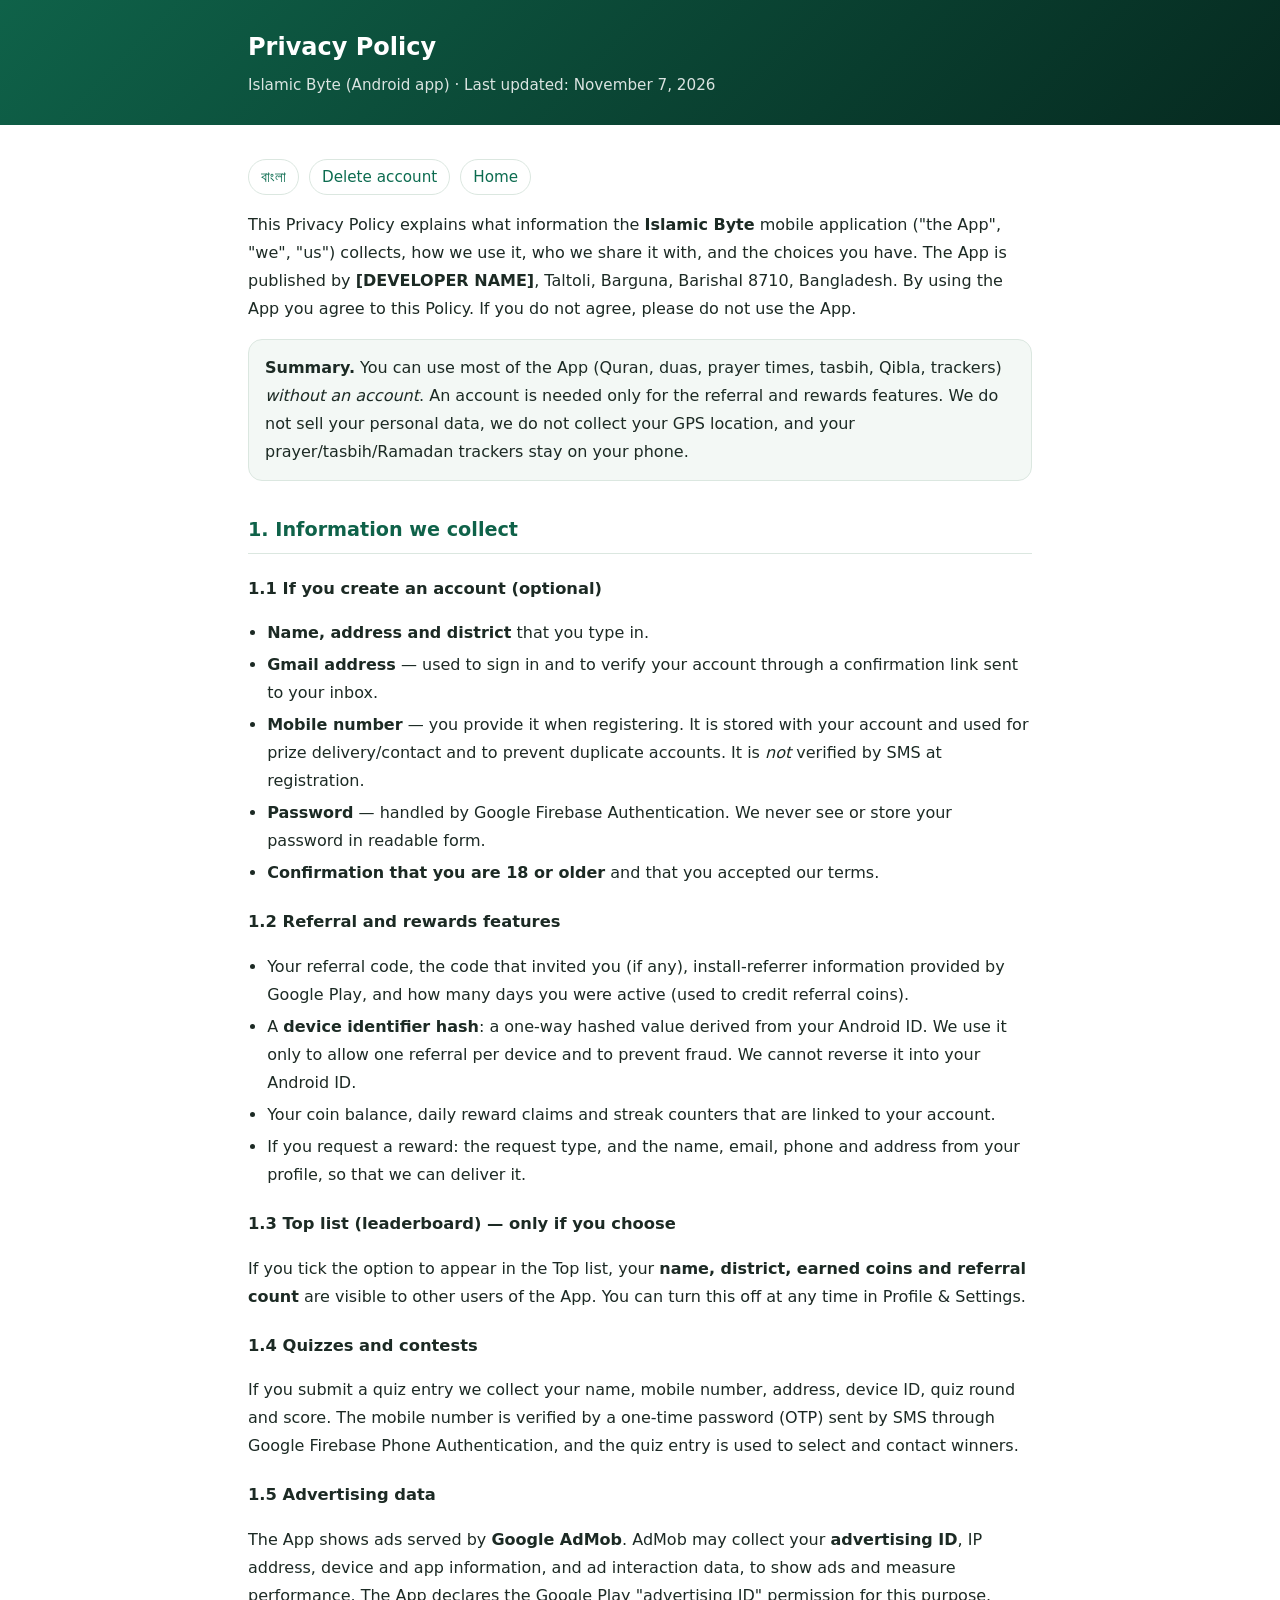
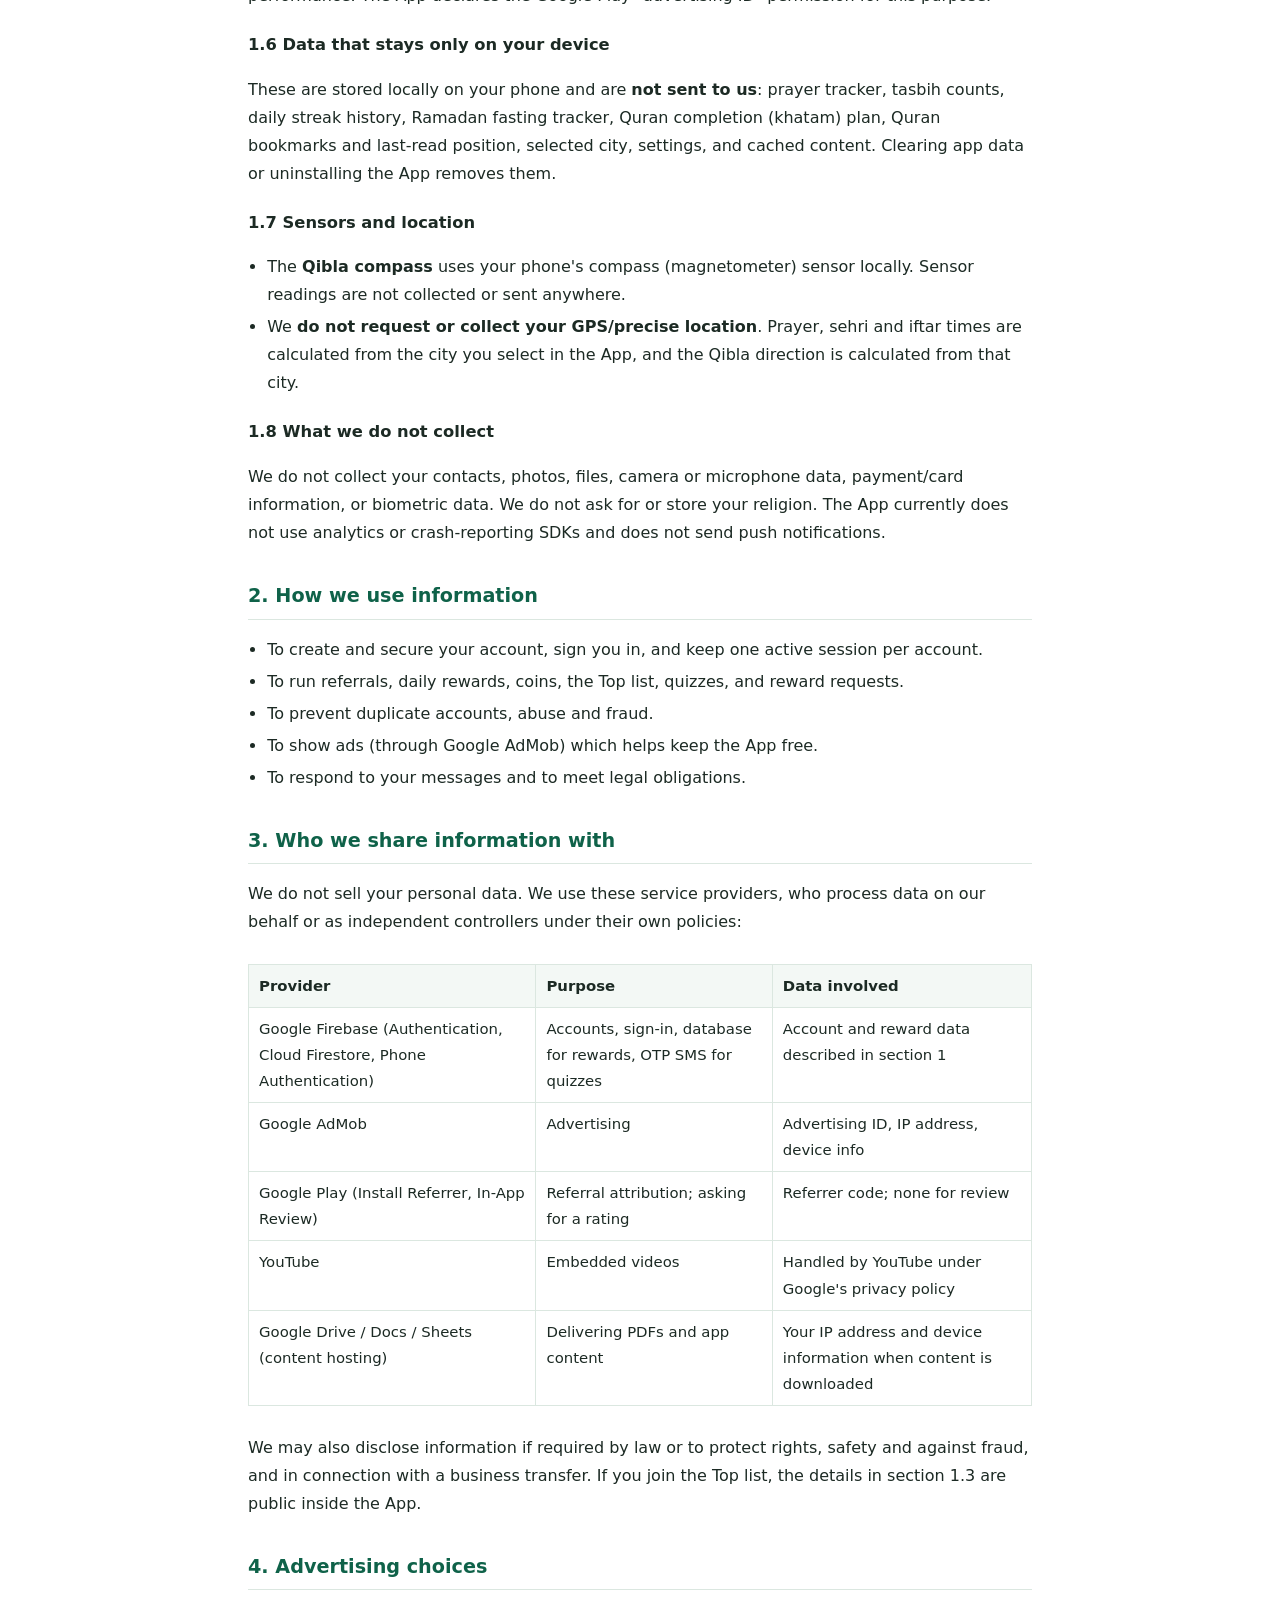
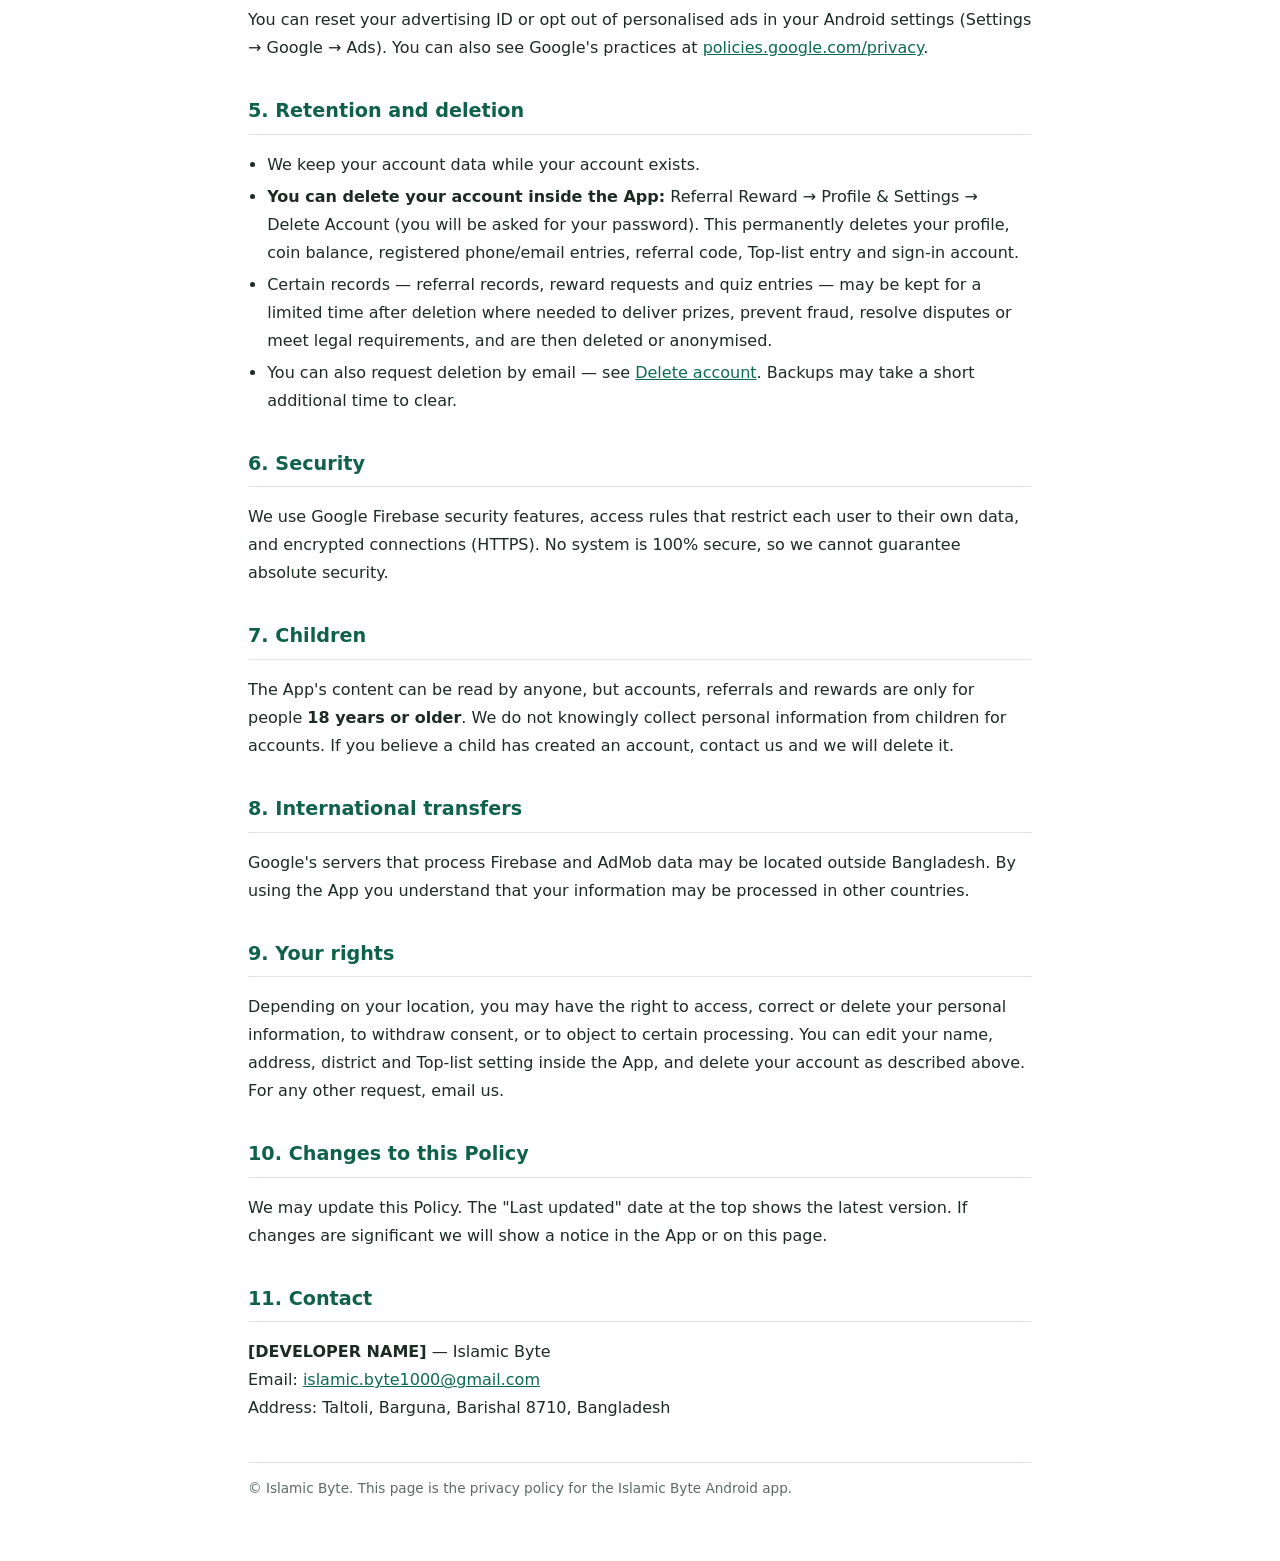
==== privacy-policy.html @ bd7ce036 "Add files via upload" ====
<!DOCTYPE html>
<html lang="en">
<head>
<meta charset="utf-8">
<meta name="viewport" content="width=device-width, initial-scale=1">
<title>Privacy Policy — Islamic Byte</title>
<meta name="robots" content="index,follow">
<link rel="stylesheet" href="style.css">
</head>
<body>
<header class="top"><div class="wrap"><h1>Privacy Policy</h1><p>Islamic Byte (Android app) · Last updated: November 7, 2026</p></div></header>
<div class="wrap">
<div class="langs"><a href="privacy-policy-bn.html">বাংলা</a><a href="delete-account.html">Delete account</a><a href="index.html">Home</a></div>

<p>This Privacy Policy explains what information the <strong>Islamic Byte</strong> mobile application ("the App", "we", "us") collects, how we use it, who we share it with, and the choices you have. The App is published by <strong>[DEVELOPER NAME]</strong>, Taltoli, Barguna, Barishal 8710, Bangladesh. By using the App you agree to this Policy. If you do not agree, please do not use the App.</p>

<div class="card"><strong>Summary.</strong> You can use most of the App (Quran, duas, prayer times, tasbih, Qibla, trackers) <em>without an account</em>. An account is needed only for the referral and rewards features. We do not sell your personal data, we do not collect your GPS location, and your prayer/tasbih/Ramadan trackers stay on your phone.</div>

<h2>1. Information we collect</h2>

<h3>1.1 If you create an account (optional)</h3>
<ul>
<li><strong>Name, address and district</strong> that you type in.</li>
<li><strong>Gmail address</strong> — used to sign in and to verify your account through a confirmation link sent to your inbox.</li>
<li><strong>Mobile number</strong> — you provide it when registering. It is stored with your account and used for prize delivery/contact and to prevent duplicate accounts. It is <em>not</em> verified by SMS at registration.</li>
<li><strong>Password</strong> — handled by Google Firebase Authentication. We never see or store your password in readable form.</li>
<li><strong>Confirmation that you are 18 or older</strong> and that you accepted our terms.</li>
</ul>

<h3>1.2 Referral and rewards features</h3>
<ul>
<li>Your referral code, the code that invited you (if any), install-referrer information provided by Google Play, and how many days you were active (used to credit referral coins).</li>
<li>A <strong>device identifier hash</strong>: a one-way hashed value derived from your Android ID. We use it only to allow one referral per device and to prevent fraud. We cannot reverse it into your Android ID.</li>
<li>Your coin balance, daily reward claims and streak counters that are linked to your account.</li>
<li>If you request a reward: the request type, and the name, email, phone and address from your profile, so that we can deliver it.</li>
</ul>

<h3>1.3 Top list (leaderboard) — only if you choose</h3>
<p>If you tick the option to appear in the Top list, your <strong>name, district, earned coins and referral count</strong> are visible to other users of the App. You can turn this off at any time in Profile &amp; Settings.</p>

<h3>1.4 Quizzes and contests</h3>
<p>If you submit a quiz entry we collect your name, mobile number, address, device ID, quiz round and score. The mobile number is verified by a one-time password (OTP) sent by SMS through Google Firebase Phone Authentication, and the quiz entry is used to select and contact winners.</p>

<h3>1.5 Advertising data</h3>
<p>The App shows ads served by <strong>Google AdMob</strong>. AdMob may collect your <strong>advertising ID</strong>, IP address, device and app information, and ad interaction data, to show ads and measure performance. The App declares the Google Play "advertising ID" permission for this purpose.</p>

<h3>1.6 Data that stays only on your device</h3>
<p>These are stored locally on your phone and are <strong>not sent to us</strong>: prayer tracker, tasbih counts, daily streak history, Ramadan fasting tracker, Quran completion (khatam) plan, Quran bookmarks and last-read position, selected city, settings, and cached content. Clearing app data or uninstalling the App removes them.</p>

<h3>1.7 Sensors and location</h3>
<ul>
<li>The <strong>Qibla compass</strong> uses your phone's compass (magnetometer) sensor locally. Sensor readings are not collected or sent anywhere.</li>
<li>We <strong>do not request or collect your GPS/precise location</strong>. Prayer, sehri and iftar times are calculated from the city you select in the App, and the Qibla direction is calculated from that city.</li>
</ul>

<h3>1.8 What we do not collect</h3>
<p>We do not collect your contacts, photos, files, camera or microphone data, payment/card information, or biometric data. We do not ask for or store your religion. The App currently does not use analytics or crash-reporting SDKs and does not send push notifications.</p>

<h2>2. How we use information</h2>
<ul>
<li>To create and secure your account, sign you in, and keep one active session per account.</li>
<li>To run referrals, daily rewards, coins, the Top list, quizzes, and reward requests.</li>
<li>To prevent duplicate accounts, abuse and fraud.</li>
<li>To show ads (through Google AdMob) which helps keep the App free.</li>
<li>To respond to your messages and to meet legal obligations.</li>
</ul>

<h2>3. Who we share information with</h2>
<p>We do not sell your personal data. We use these service providers, who process data on our behalf or as independent controllers under their own policies:</p>
<div class="table-scroll"><table>
<tr><th>Provider</th><th>Purpose</th><th>Data involved</th></tr>
<tr><td>Google Firebase (Authentication, Cloud Firestore, Phone Authentication)</td><td>Accounts, sign-in, database for rewards, OTP SMS for quizzes</td><td>Account and reward data described in section 1</td></tr>
<tr><td>Google AdMob</td><td>Advertising</td><td>Advertising ID, IP address, device info</td></tr>
<tr><td>Google Play (Install Referrer, In-App Review)</td><td>Referral attribution; asking for a rating</td><td>Referrer code; none for review</td></tr>
<tr><td>YouTube</td><td>Embedded videos</td><td>Handled by YouTube under Google's privacy policy</td></tr>
<tr><td>Google Drive / Docs / Sheets (content hosting)</td><td>Delivering PDFs and app content</td><td>Your IP address and device information when content is downloaded</td></tr>
</table></div>
<p>We may also disclose information if required by law or to protect rights, safety and against fraud, and in connection with a business transfer. If you join the Top list, the details in section 1.3 are public inside the App.</p>

<h2>4. Advertising choices</h2>
<p>You can reset your advertising ID or opt out of personalised ads in your Android settings (Settings → Google → Ads). You can also see Google's practices at <a href="https://policies.google.com/privacy" rel="noopener">policies.google.com/privacy</a>.</p>

<h2>5. Retention and deletion</h2>
<ul>
<li>We keep your account data while your account exists.</li>
<li><strong>You can delete your account inside the App:</strong> Referral Reward → Profile &amp; Settings → Delete Account (you will be asked for your password). This permanently deletes your profile, coin balance, registered phone/email entries, referral code, Top-list entry and sign-in account.</li>
<li>Certain records — referral records, reward requests and quiz entries — may be kept for a limited time after deletion where needed to deliver prizes, prevent fraud, resolve disputes or meet legal requirements, and are then deleted or anonymised.</li>
<li>You can also request deletion by email — see <a href="delete-account.html">Delete account</a>. Backups may take a short additional time to clear.</li>
</ul>

<h2>6. Security</h2>
<p>We use Google Firebase security features, access rules that restrict each user to their own data, and encrypted connections (HTTPS). No system is 100% secure, so we cannot guarantee absolute security.</p>

<h2>7. Children</h2>
<p>The App's content can be read by anyone, but accounts, referrals and rewards are only for people <strong>18 years or older</strong>. We do not knowingly collect personal information from children for accounts. If you believe a child has created an account, contact us and we will delete it.</p>

<h2>8. International transfers</h2>
<p>Google's servers that process Firebase and AdMob data may be located outside Bangladesh. By using the App you understand that your information may be processed in other countries.</p>

<h2>9. Your rights</h2>
<p>Depending on your location, you may have the right to access, correct or delete your personal information, to withdraw consent, or to object to certain processing. You can edit your name, address, district and Top-list setting inside the App, and delete your account as described above. For any other request, email us.</p>

<h2>10. Changes to this Policy</h2>
<p>We may update this Policy. The "Last updated" date at the top shows the latest version. If changes are significant we will show a notice in the App or on this page.</p>

<h2>11. Contact</h2>
<p><strong>[DEVELOPER NAME]</strong> — Islamic Byte<br>
Email: <a href="mailto:islamic.byte1000@gmail.com">islamic.byte1000@gmail.com</a><br>
Address: Taltoli, Barguna, Barishal 8710, Bangladesh</p>

<footer>© Islamic Byte. This page is the privacy policy for the Islamic Byte Android app.</footer>
</div>
</body>
</html>
---- style.css ----
:root{--bg:#ffffff;--fg:#1c2a24;--muted:#5b6b63;--accent:#0f6249;--card:#f3f8f5;--line:#dbe7e0;--link:#0b6b4f}
@media (prefers-color-scheme:dark){:root{--bg:#0c1713;--fg:#e6efe9;--muted:#9bb0a5;--accent:#e8c96e;--card:#12231c;--line:#23382e;--link:#7fd3b0}}
*{box-sizing:border-box}
body{margin:0;background:var(--bg);color:var(--fg);font-family:system-ui,-apple-system,"Segoe UI",Roboto,"Noto Sans Bengali","Noto Sans",sans-serif;line-height:1.75;font-size:16px}
.wrap{max-width:820px;margin:0 auto;padding:20px 18px 60px}
header.top{background:linear-gradient(135deg,#0f6249,#062a20);color:#fff;padding:26px 18px}
header.top .wrap{padding:0 18px}
header.top h1{margin:0 0 4px;font-size:1.5rem}
header.top p{margin:0;opacity:.85;font-size:.95rem}
h2{margin-top:2rem;color:var(--accent);font-size:1.2rem;border-bottom:1px solid var(--line);padding-bottom:6px}
h3{margin-top:1.3rem;font-size:1.02rem}
a{color:var(--link)}
.card{background:var(--card);border:1px solid var(--line);border-radius:14px;padding:14px 16px;margin:14px 0}
.langs{margin:14px 0;font-size:.95rem}
.langs a{display:inline-block;margin-right:10px;padding:4px 12px;border:1px solid var(--line);border-radius:20px;text-decoration:none}
table{border-collapse:collapse;width:100%;font-size:.93rem;margin:12px 0}
th,td{border:1px solid var(--line);padding:8px 10px;text-align:left;vertical-align:top}
th{background:var(--card)}
.table-scroll{overflow-x:auto}
footer{margin-top:40px;color:var(--muted);font-size:.85rem;border-top:1px solid var(--line);padding-top:14px}
ul{padding-left:1.2rem}
li{margin:4px 0}
.btnlink{display:inline-block;margin:6px 8px 6px 0;padding:10px 16px;border-radius:12px;background:var(--accent);color:#fff;text-decoration:none;font-weight:600}
@media (prefers-color-scheme:dark){.btnlink{color:#10231a}}
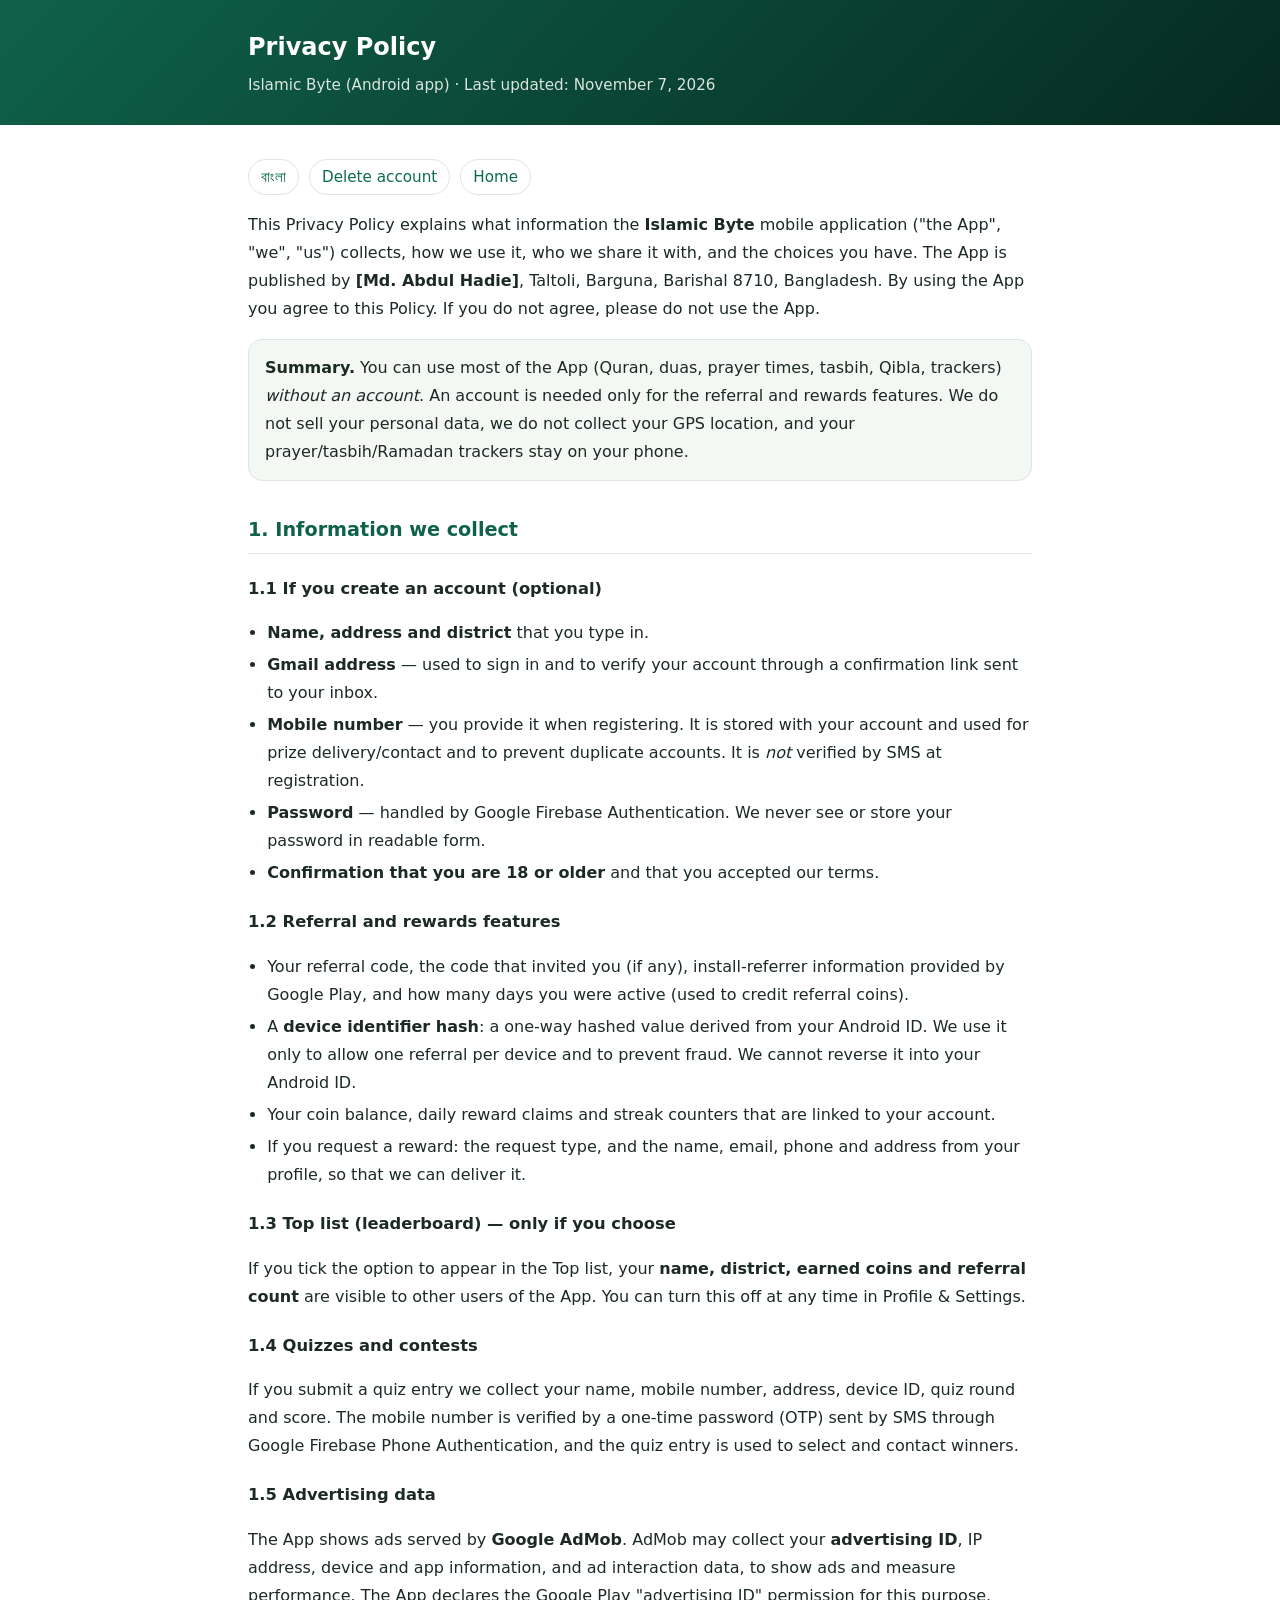
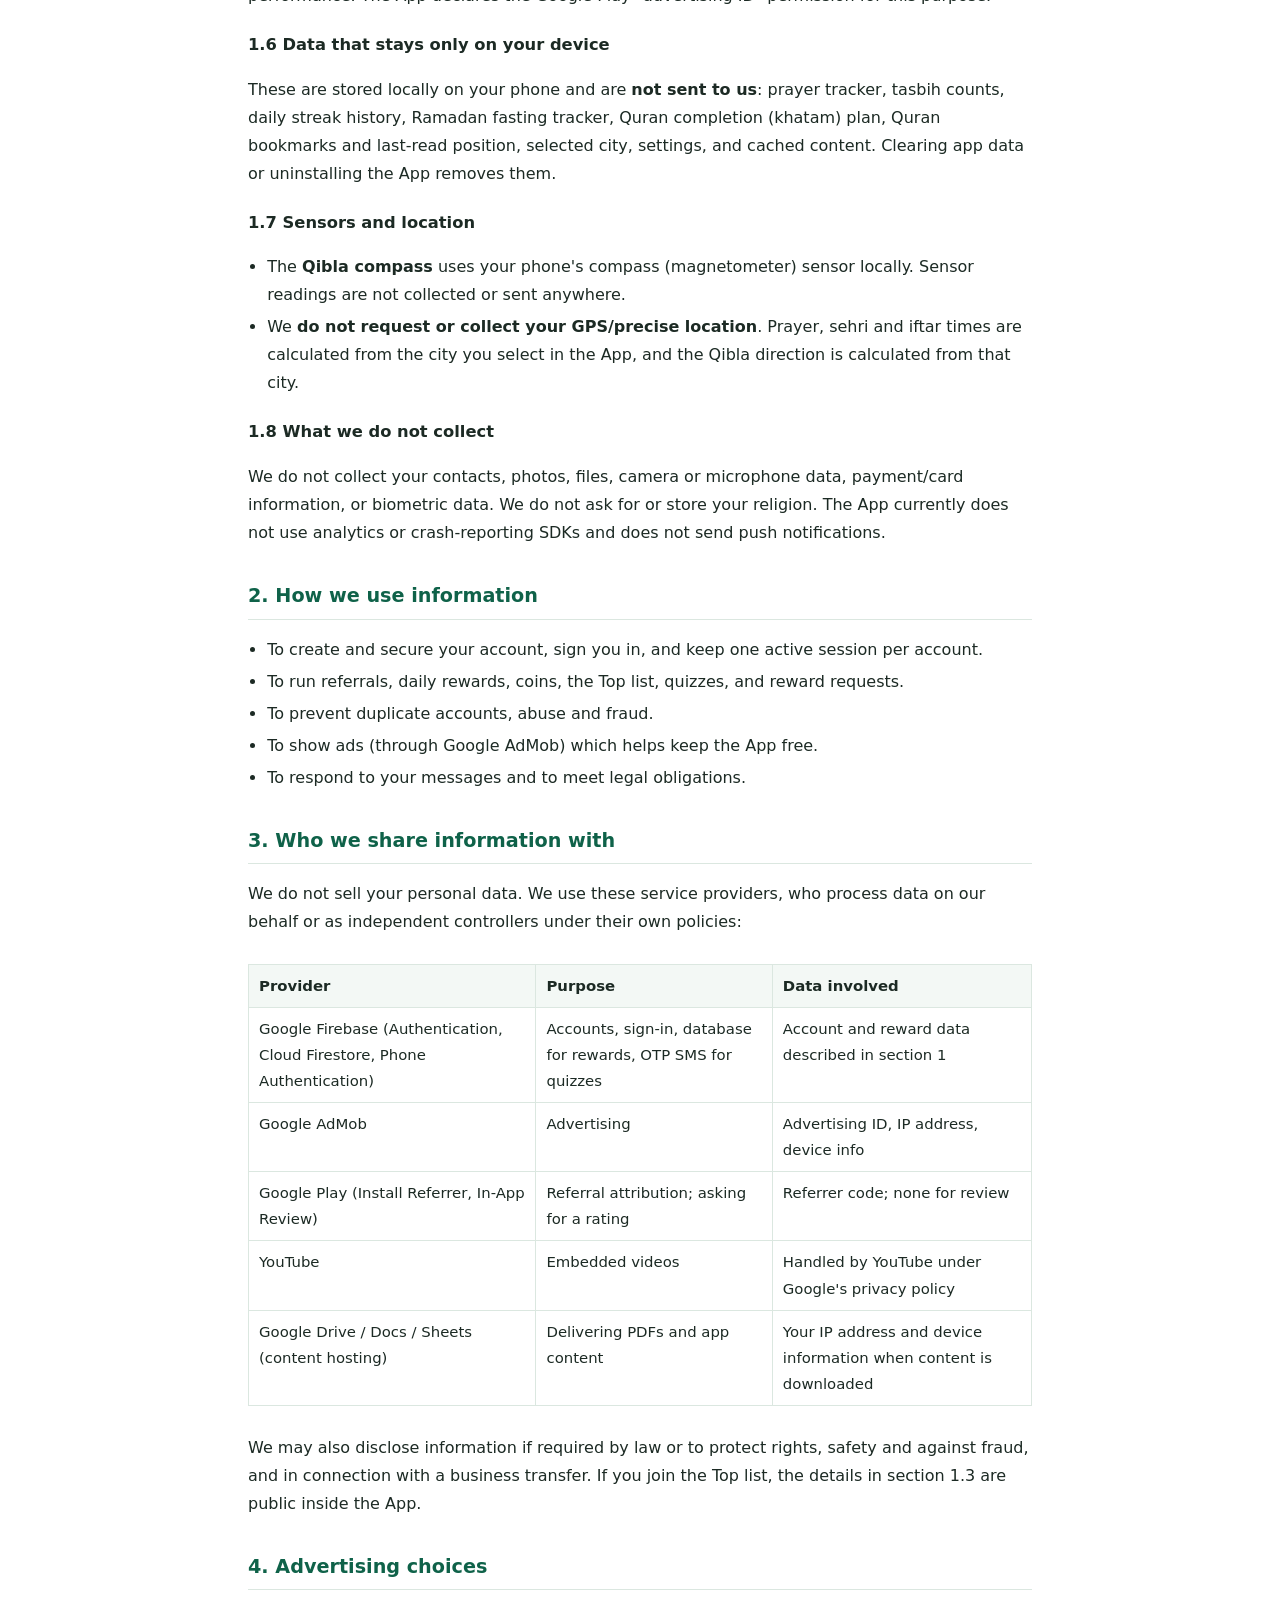
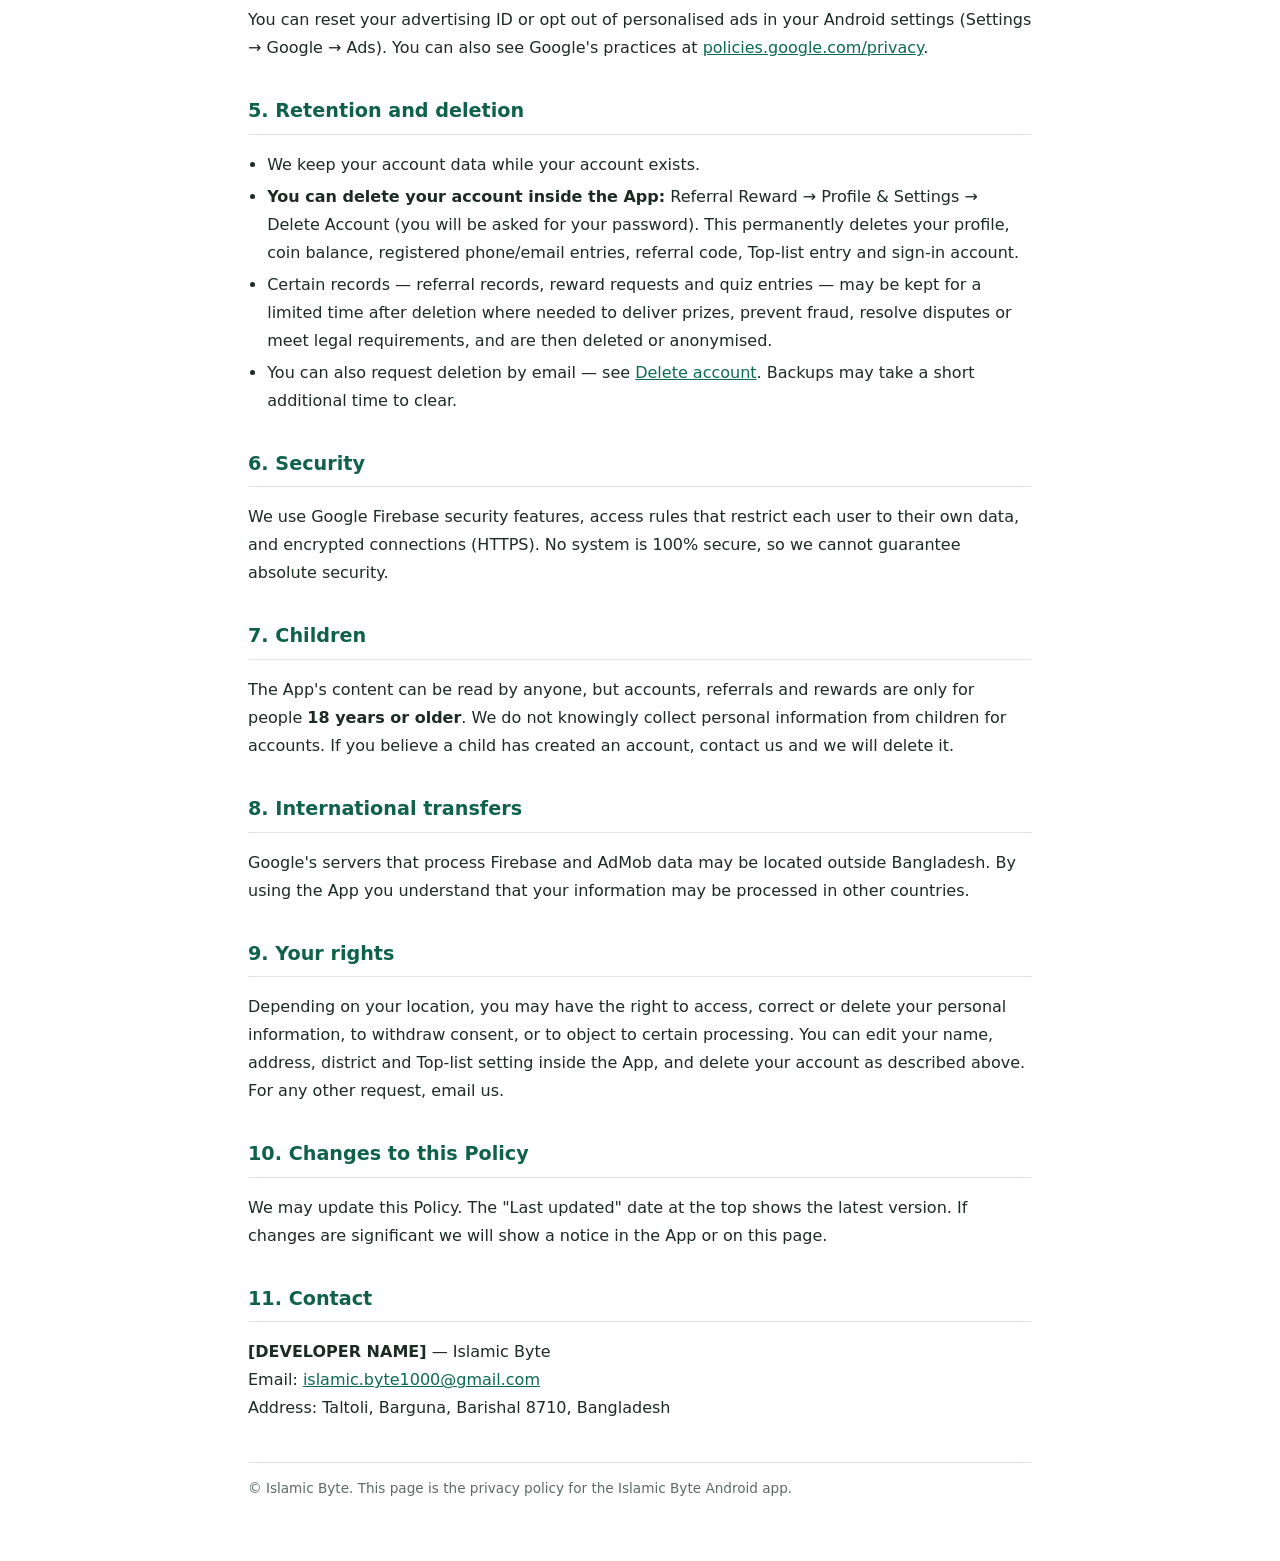
==== commit 5bf3dfc7: "Change developer name in privacy policy Updated developer name in the privacy policy section." ====
--- a/privacy-policy.html
+++ b/privacy-policy.html
@@ -12,7 +12,7 @@
 <div class="wrap">
 <div class="langs"><a href="privacy-policy-bn.html">বাংলা</a><a href="delete-account.html">Delete account</a><a href="index.html">Home</a></div>
 
-<p>This Privacy Policy explains what information the <strong>Islamic Byte</strong> mobile application ("the App", "we", "us") collects, how we use it, who we share it with, and the choices you have. The App is published by <strong>[DEVELOPER NAME]</strong>, Taltoli, Barguna, Barishal 8710, Bangladesh. By using the App you agree to this Policy. If you do not agree, please do not use the App.</p>
+<p>This Privacy Policy explains what information the <strong>Islamic Byte</strong> mobile application ("the App", "we", "us") collects, how we use it, who we share it with, and the choices you have. The App is published by <strong>[Md. Abdul Hadie]</strong>, Taltoli, Barguna, Barishal 8710, Bangladesh. By using the App you agree to this Policy. If you do not agree, please do not use the App.</p>
 
 <div class="card"><strong>Summary.</strong> You can use most of the App (Quran, duas, prayer times, tasbih, Qibla, trackers) <em>without an account</em>. An account is needed only for the referral and rewards features. We do not sell your personal data, we do not collect your GPS location, and your prayer/tasbih/Ramadan trackers stay on your phone.</div>
 
